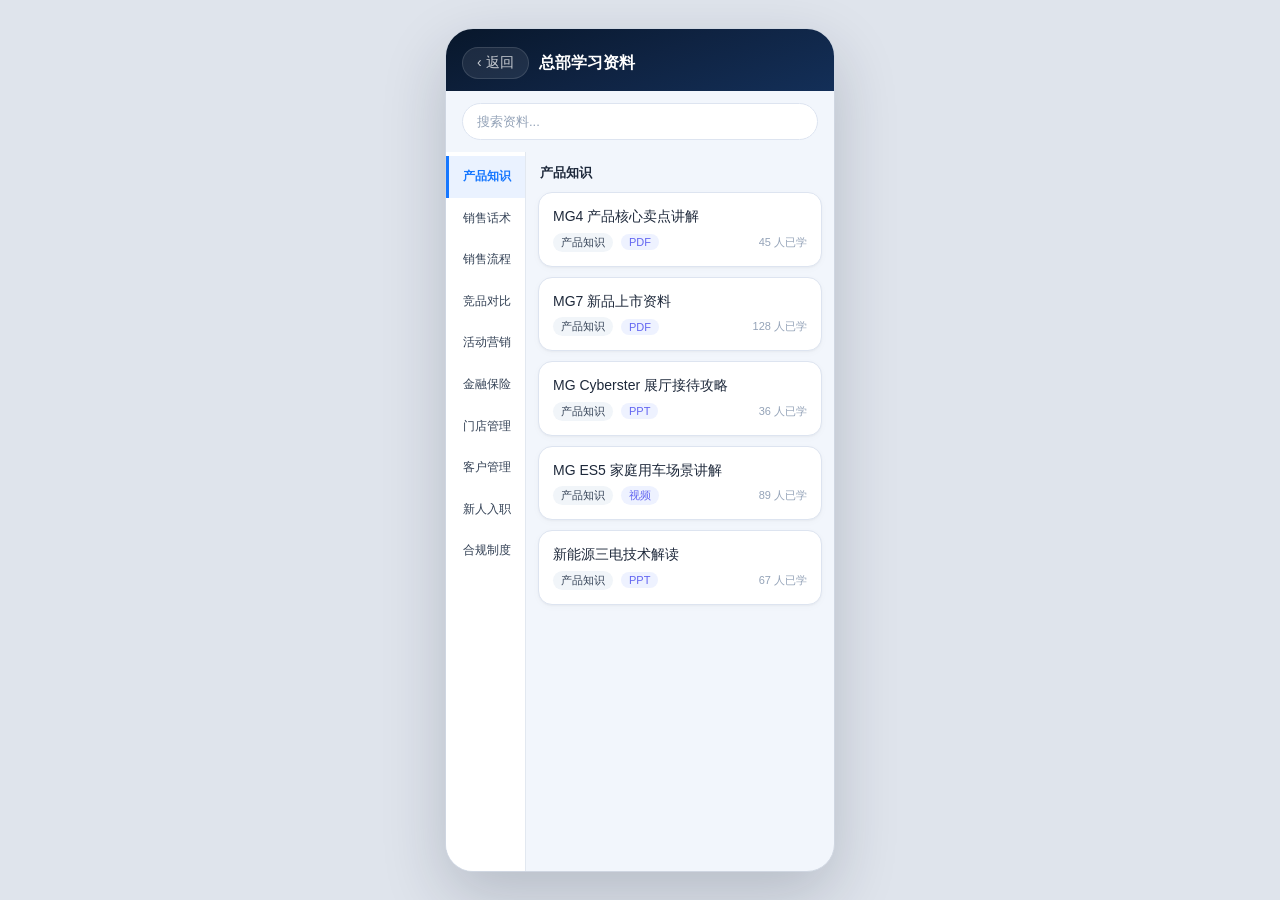
==== hq-materials.html @ 835147c8 "Update: all pages" ====
<!DOCTYPE html>
<html lang="zh-CN">
<head>
  <meta charset="UTF-8">
  <meta name="viewport" content="width=device-width, initial-scale=1, viewport-fit=cover, user-scalable=no">
  <title>总部学习资料</title>
  <style>
    :root {
      --navy-950: #071327;
      --ink: #1e293b;
      --text: #334155;
      --muted: #94a3b8;
      --line: #e2e8f0;
      --page: #F2F6FC;
      --card: #fff;
      --card-border: #dde4f0;
      --primary: #1677FF;
      --primary-light: #EAF2FF;
      --shadow-sm: 0 1px 2px rgba(0,0,0,.035), 0 2px 8px rgba(0,0,0,.025);
      --shadow-lg: 0 24px 64px rgba(20,32,52,.2);
      --radius: 10px;
      --radius-lg: 14px;
      --font: -apple-system, BlinkMacSystemFont, "PingFang SC", "Microsoft YaHei", sans-serif;
    }

    *, *::before, *::after { box-sizing: border-box; margin: 0; padding: 0; }
    html, body {
      min-height: 100%; background: #dfe4ec;
      font-family: var(--font); color: var(--ink);
      -webkit-font-smoothing: antialiased; -webkit-tap-highlight-color: transparent;
    }
    button { font: inherit; color: inherit; border: 0; background: none; cursor: pointer; }

    .stage { min-height: 100vh; display: grid; place-items: center; padding: 18px; }
    .phone {
      position: relative; width: min(390px, 100vw); height: min(844px, calc(100vh - 36px));
      min-height: 700px; overflow: hidden; background: var(--page);
      border: 1px solid #cfd6e1; border-radius: 28px; box-shadow: var(--shadow-lg);
      display: flex; flex-direction: column;
    }

    /* Header */
    .header {
      background: linear-gradient(160deg, #08172b 0%, #0f2342 50%, #132f58 100%);
      padding: 18px 16px 12px;
      flex-shrink: 0;
    }
    .nav-row { display: flex; align-items: center; gap: 10px; }
    .back-btn {
      padding: 6px 14px; font-size: 14px; font-weight: 500;
      color: rgba(255,255,255,.75); background: rgba(255,255,255,.08);
      border: 1px solid rgba(255,255,255,.12); border-radius: 20px;
      transition: background 0.15s;
    }
    .back-btn:active { background: rgba(255,255,255,.14); color: #fff; }
    .nav-title { font-size: 16px; font-weight: 600; color: #fff; }

    /* Search */
    .search-wrap { padding: 12px 16px; flex-shrink: 0; }
    .search-input {
      width: 100%; padding: 10px 14px; font-size: 13px; color: var(--ink);
      background: var(--card); border: 1px solid var(--card-border); border-radius: 22px;
      outline: none; font-family: var(--font);
    }
    .search-input::placeholder { color: var(--muted); }
    .search-input:focus { border-color: var(--primary); }

    /* Body: sidebar + content */
    .body { flex: 1; display: flex; overflow: hidden; }

    /* Sidebar */
    .sidebar {
      width: 80px; flex-shrink: 0;
      background: #fff; border-right: 1px solid var(--line);
      overflow-y: auto; scrollbar-width: none;
      padding: 4px 0;
    }
    .sidebar::-webkit-scrollbar { display: none; }
    .cat-item {
      display: block; width: 100%; padding: 13px 8px;
      font-size: 12px; color: var(--text); text-align: center;
      line-height: 1.3; transition: background 0.12s;
      border-left: 3px solid transparent;
    }
    .cat-item:active { background: #f8fafc; }
    .cat-item.active {
      background: var(--primary-light); color: var(--primary);
      font-weight: 600; border-left-color: var(--primary);
    }

    /* Content */
    .content {
      flex: 1; overflow-y: auto; scrollbar-width: none;
      padding: 12px; -webkit-overflow-scrolling: touch;
    }
    .content::-webkit-scrollbar { display: none; }

    .cat-title {
      font-size: 13px; font-weight: 600; color: var(--ink);
      margin-bottom: 10px; padding-left: 2px;
    }

    /* Card */
    .mat-card {
      background: var(--card); border: 1px solid var(--card-border);
      border-radius: var(--radius-lg); padding: 14px;
      box-shadow: var(--shadow-sm); margin-bottom: 10px;
      cursor: pointer; transition: box-shadow 0.15s;
    }
    .mat-card:active { box-shadow: 0 2px 8px rgba(0,0,0,.08); }
    .mat-title { font-size: 14px; font-weight: 500; color: var(--ink); line-height: 1.4; margin-bottom: 6px; }
    .mat-meta { display: flex; align-items: center; gap: 8px; flex-wrap: wrap; }
    .mat-tag {
      font-size: 11px; padding: 2px 8px; border-radius: 10px;
      background: #f1f5f9; color: var(--text);
    }
    .mat-type {
      font-size: 11px; padding: 2px 8px; border-radius: 10px;
      background: #eef2ff; color: #6366f1;
    }
    .mat-count { font-size: 11px; color: var(--muted); margin-left: auto; }

    .empty-state { text-align: center; padding: 40px 16px; color: var(--muted); font-size: 14px; }

    /* ===== Detail Overlay ===== */
    .detail-overlay {
      position: absolute; inset: 0; z-index: 50;
      background: var(--page); display: flex; flex-direction: column;
      transform: translateX(105%);
      transition: transform 0.32s cubic-bezier(0.4, 0, 0.2, 1);
    }
    .detail-overlay.open { transform: translateX(0); }

    .detail-head {
      display: flex; align-items: center; gap: 10px;
      padding: 18px 16px; background: linear-gradient(160deg, #08172b 0%, #0f2342 50%, #132f58 100%);
      color: #fff; flex-shrink: 0;
    }
    .detail-back {
      padding: 6px 14px; font-size: 14px; font-weight: 500;
      color: rgba(255,255,255,.75); background: rgba(255,255,255,.08);
      border: 1px solid rgba(255,255,255,.12); border-radius: 20px;
      transition: background 0.15s;
    }
    .detail-back:active { background: rgba(255,255,255,.14); color: #fff; }
    .detail-title { font-size: 15px; font-weight: 600; flex: 1; overflow: hidden; text-overflow: ellipsis; white-space: nowrap; }

    .detail-body { flex: 1; overflow-y: auto; -webkit-overflow-scrolling: touch; }

    /* Key points section */
    .keypoints {
      background: var(--card); margin: 12px 12px 0; padding: 16px;
      border: 1px solid var(--card-border); border-radius: var(--radius-lg);
    }
    .keypoints-label {
      font-size: 12px; color: var(--muted); margin-bottom: 10px;
    }
    .keypoint-item {
      display: flex; gap: 8px; padding: 8px 0; border-bottom: 1px solid #f8fafc;
      font-size: 13px; line-height: 1.6;
    }
    .keypoint-item:last-child { border-bottom: none; }
    .keypoint-num {
      flex-shrink: 0; width: 18px; height: 18px;
      background: #eef2ff; color: #6366f1; border-radius: 50%;
      font-size: 11px; font-weight: 700;
      display: flex; align-items: center; justify-content: center;
    }
    .keypoint-text { color: var(--text); }

    /* PDF section */
    .pdf-section { margin: 12px; }
    .pdf-section-label {
      font-size: 12px; color: var(--muted); margin-bottom: 8px; padding-left: 2px;
    }
    .pdf-viewer {
      width: 100%; height: 480px; border: 1px solid var(--card-border);
      border-radius: var(--radius-lg); background: #f8fafc;
    }

    @media (max-width: 430px) {
      .stage { padding: 0; }
      .phone { width: 100vw; height: 100vh; height: 100dvh; min-height: 0; border: 0; border-radius: 0; box-shadow: none; }
    }
  </style>
</head>
<body>
  <main class="stage">
    <div class="phone" id="phone">
      <div class="header">
        <div class="nav-row">
          <button class="back-btn" onclick="goBack()">‹ 返回</button>
          <span class="nav-title">总部学习资料</span>
        </div>
      </div>

      <div class="search-wrap">
        <input class="search-input" type="text" placeholder="搜索资料..." oninput="doSearch(this.value)">
      </div>

      <div class="body">
        <div class="sidebar" id="sidebar"></div>
        <div class="content" id="content"></div>
      </div>

      <!-- Detail Overlay -->
      <div class="detail-overlay" id="detailOverlay">
        <div class="detail-head">
          <button class="detail-back" onclick="closeDetail()">‹ 返回</button>
          <span class="detail-title" id="detailTitle"></span>
        </div>
        <div class="detail-body" id="detailBody"></div>
      </div>
    </div>
  </main>

  <script>
    var CATEGORIES = [
      '产品知识', '销售话术', '销售流程', '竞品对比', '活动营销',
      '金融保险', '门店管理', '客户管理', '新人入职', '合规制度'
    ];

    var MATERIALS = [
      { id: 'm1', title: 'MG4 产品核心卖点讲解', category: '产品知识', type: 'PDF', learners: 45, tags: ['MG4'] },
      { id: 'm2', title: 'MG7 新品上市资料', category: '产品知识', type: 'PDF', learners: 128, tags: ['MG7'] },
      { id: 'm3', title: 'MG Cyberster 展厅接待攻略', category: '产品知识', type: 'PPT', learners: 36, tags: ['Cyberster'] },
      { id: 'm4', title: 'MG ES5 家庭用车场景讲解', category: '产品知识', type: '视频', learners: 89, tags: ['MG ES5'] },
      { id: 'm5', title: '新能源三电技术解读', category: '产品知识', type: 'PPT', learners: 67, tags: ['新能源'] },

      { id: 'm6', title: '留资开口标准话术要点', category: '销售话术', type: 'PDF', learners: 156, tags: ['全系'] },
      { id: 'm7', title: '试驾后跟进回访话术', category: '销售话术', type: 'Word', learners: 98, tags: ['全系'] },
      { id: 'm8', title: '砍价型客户应对技巧', category: '销售话术', type: '视频', learners: 134, tags: ['全系'] },
      { id: 'm9', title: 'MG3 价格异议处理话术', category: '销售话术', type: 'PPT', learners: 72, tags: ['MG3'] },
      { id: 'm10', title: '成交逼单话术实战', category: '销售话术', type: '视频', learners: 189, tags: ['全系'] },

      { id: 'm11', title: '试驾邀约标准流程', category: '销售流程', type: 'PDF', learners: 112, tags: ['全系'] },
      { id: 'm12', title: '交车仪式标准流程', category: '销售流程', type: '视频', learners: 87, tags: ['全系'] },
      { id: 'm13', title: '展厅接待服务规范', category: '销售流程', type: 'PPT', learners: 93, tags: ['全系'] },

      { id: 'm14', title: 'MG7 竞品对比话术实战', category: '竞品对比', type: '视频', learners: 105, tags: ['MG7'] },
      { id: 'm15', title: '新能源 vs 燃油车深度对比', category: '竞品对比', type: 'PPT', learners: 78, tags: ['新能源'] },
      { id: 'm16', title: 'MG4 vs 比亚迪秦 PLUS 对比', category: '竞品对比', type: 'Word', learners: 143, tags: ['MG4'] },

      { id: 'm17', title: '26年国庆大促活动方案', category: '活动营销', type: 'PDF', learners: 56, tags: ['国庆'] },
      { id: 'm18', title: '双11购车节促销手册', category: '活动营销', type: 'PPT', learners: 44, tags: ['双11'] },
      { id: 'm19', title: '春季新品发布执行手册', category: '活动营销', type: 'PDF', learners: 31, tags: ['春季'] },

      { id: 'm20', title: '金融方案推荐技巧', category: '金融保险', type: 'PPT', learners: 68, tags: ['金融'] },
      { id: 'm21', title: '置换补贴政策解读', category: '金融保险', type: 'Word', learners: 55, tags: ['置换'] },
      { id: 'm22', title: '分期计算与贷款方案介绍', category: '金融保险', type: '视频', learners: 72, tags: ['金融'] },

      { id: 'm23', title: '展厅陈列规范与5S标准', category: '门店管理', type: 'PDF', learners: 41, tags: ['展厅'] },
      { id: 'm24', title: '客户接待流程管理规定', category: '门店管理', type: 'Word', learners: 38, tags: ['接待'] },
      { id: 'm25', title: '数据报表分析指南', category: '门店管理', type: 'PPT', learners: 29, tags: ['数据'] },

      { id: 'm26', title: '客户分级与跟进策略', category: '客户管理', type: 'PDF', learners: 84, tags: ['客户'] },
      { id: 'm27', title: '售后回访与客户维系', category: '客户管理', type: '视频', learners: 76, tags: ['售后'] },

      { id: 'm28', title: '品牌文化与基础产品知识', category: '新人入职', type: 'PDF', learners: 320, tags: ['新人'] },
      { id: 'm29', title: '门店管理制度学习手册', category: '新人入职', type: 'Word', learners: 280, tags: ['新人'] },

      { id: 'm30', title: '个人信息保护合规要点', category: '合规制度', type: 'PDF', learners: 52, tags: ['合规'] },
      { id: 'm31', title: '广告法合规宣传规范', category: '合规制度', type: 'Word', learners: 48, tags: ['合规'] },
    ];

    // 每个资料对应的重点提炼
    var KEYPOINTS_MAP = {
      'm1': ['MG4 搭载第二代半固态电池，CLTC 续航 537km，化解客户续航焦虑最硬的一张牌', 'XDS 弯道动态控制系统为同级独有配置，弯道极限提升 12%，客户提操控时直接演示', '后排纯平地板 + 540° 全景影像，面对家庭客户时从安全与空间两个维度切入'],
      'm2': ['MG7 采用参数化主动进气格栅 + 无框车门 + 溜背造型，风阻系数 0.24Cd，外观辨识度极高', '车机芯片为高通骁龙 8155，支持无线 CarPlay 与 Android Auto，对比同级竞品优势明显', '半固态电池版续航 537km，CTB 电池车身一体化结构，兼顾安全与操控'],
      'm6': ['留资开口的核心时机在试驾后 3 分钟内，趁客户体验感最强时自然过渡', '开口话术避免「你留个电话吧」的生硬表达，改用「我把今天的试驾对比数据发您」作为钩子', '针对不同客户类型准备差异化开口：价格敏感型强调优惠、体验型强调后续活动'],
      'm7': ['回访时机：试驾后 24 小时内最佳，超过 48 小时客户热度下降 60%', '回访内容个性化：结合试驾时客户的关注点针对性跟进，而非发标准模板', '每次回访必须约定下一次联系时间，形成闭环，这是成交转化的关键一步'],
      'm10': ['识别成交信号：客户开始讨论颜色、提车时间、上牌细节时，已经进入购买状态', '逼单不是施压而是帮客户做决定：总结客户关注点 → 确认需求 → 给出行动建议', '二选一法则最有效：「您是选白色还是灰色？」比「您买不买？」成交率高 3 倍'],
      'm11': ['试驾前 3 件事必须到位：车辆提前备好、空调温度调好、试驾路线规划好', '试驾邀约的关键不是讲参数，而是让客户想象拥有后的生活场景', '抗拒试驾的客户用「体验式邀约」：不说「您试驾一下」，说「我带您感受一下弯道的操控」'],
      'm15': ['半固态电池安全性与循环寿命优于传统锂电池，是应对「电池不安全」质疑的核心武器', 'MG4 后驱平台对比同级前驱车型，操控质感不是一个级别，试驾体验是最强说服力', '油电使用成本对比：每年 2 万公里计算，MG4 充电费约 2800 元，同级燃油车油费约 12000 元'],
      'm28': ['MG 品牌始于 1924 年英国牛津，百年运动基因是品牌故事的核心主线', '上汽集团全球研发体系，核心技术自主可控，消除客户「新能源品牌靠不靠谱」的顾虑', '记住 3 个品牌关键词：运动基因、全球品质、智能科技，所有产品介绍围绕这三条展开']
    };

    var DEFAULT_KEYPOINTS = [
      '掌握核心卖点与竞品差异，用场景化语言替代参数罗列，让客户听得懂、记得住',
      '理解客户真实需求后再匹配产品优势，先共情再追问，最后用配置佐证',
      '每次客户接触都要有明确下一步，约定下次联系时间，形成销售闭环'
    ];

    var currentCat = CATEGORIES[0];
    var searchQuery = '';

    function renderSidebar() {
      var html = '';
      CATEGORIES.forEach(function(cat) {
        var cls = cat === currentCat ? ' cat-item active' : 'cat-item';
        html += '<button class="' + cls + '" onclick="selectCat(\'' + cat + '\')">' + cat + '</button>';
      });
      document.getElementById('sidebar').innerHTML = html;
    }

    function selectCat(cat) {
      currentCat = cat;
      renderSidebar();
      renderContent();
    }

    function doSearch(q) {
      searchQuery = q.trim().toLowerCase();
      renderContent();
    }

    function renderContent() {
      var filtered = MATERIALS.filter(function(m) {
        if (m.category !== currentCat) return false;
        if (searchQuery) {
          return m.title.toLowerCase().indexOf(searchQuery) > -1 ||
                 m.type.toLowerCase().indexOf(searchQuery) > -1 ||
                 m.tags.some(function(t) { return t.toLowerCase().indexOf(searchQuery) > -1; });
        }
        return true;
      });

      var html = '<div class="cat-title">' + currentCat + '</div>';
      if (filtered.length === 0) {
        html += '<div class="empty-state">没有找到相关资料</div>';
      } else {
        filtered.forEach(function(m) {
          html += '<div class="mat-card" onclick="openDetail(\'' + m.id + '\')">';
          html += '<div class="mat-title">' + m.title + '</div>';
          html += '<div class="mat-meta">';
          html += '<span class="mat-tag">' + m.category + '</span>';
          html += '<span class="mat-type">' + m.type + '</span>';
          html += '<span class="mat-count">' + m.learners + ' 人已学</span>';
          html += '</div>';
          html += '</div>';
        });
      }
      document.getElementById('content').innerHTML = html;
    }

    function openDetail(id) {
      var m = MATERIALS.find(function(item) { return item.id === id; });
      if (!m) return;

      document.getElementById('detailTitle').textContent = m.title;

      var kps = KEYPOINTS_MAP[id] || DEFAULT_KEYPOINTS;
      var kpHtml = '<div class="keypoints">';
      kpHtml += '<div class="keypoints-label">成交教练为你提炼以下重点</div>';
      kps.forEach(function(text, i) {
        kpHtml += '<div class="keypoint-item">';
        kpHtml += '<span class="keypoint-num">' + (i + 1) + '</span>';
        kpHtml += '<span class="keypoint-text">' + text + '</span>';
        kpHtml += '</div>';
      });
      kpHtml += '</div>';

      kpHtml += '<div class="pdf-section">';
      kpHtml += '<div class="pdf-section-label">原始资料</div>';
      kpHtml += '<iframe class="pdf-viewer" src="assets/课件：MG7 25款上市培训.pdf#toolbar=0&navpanes=0" frameborder="0"></iframe>';
      kpHtml += '</div>';

      document.getElementById('detailBody').innerHTML = kpHtml;
      document.getElementById('detailOverlay').classList.add('open');
    }

    function closeDetail() {
      document.getElementById('detailOverlay').classList.remove('open');
    }

    function goBack() {
      if (document.referrer && document.referrer.indexOf('成交教练') > -1) {
        window.history.back();
      } else {
        window.location.href = '成交教练.html';
      }
    }

    renderSidebar();
    renderContent();
  </script>
</body>
</html>
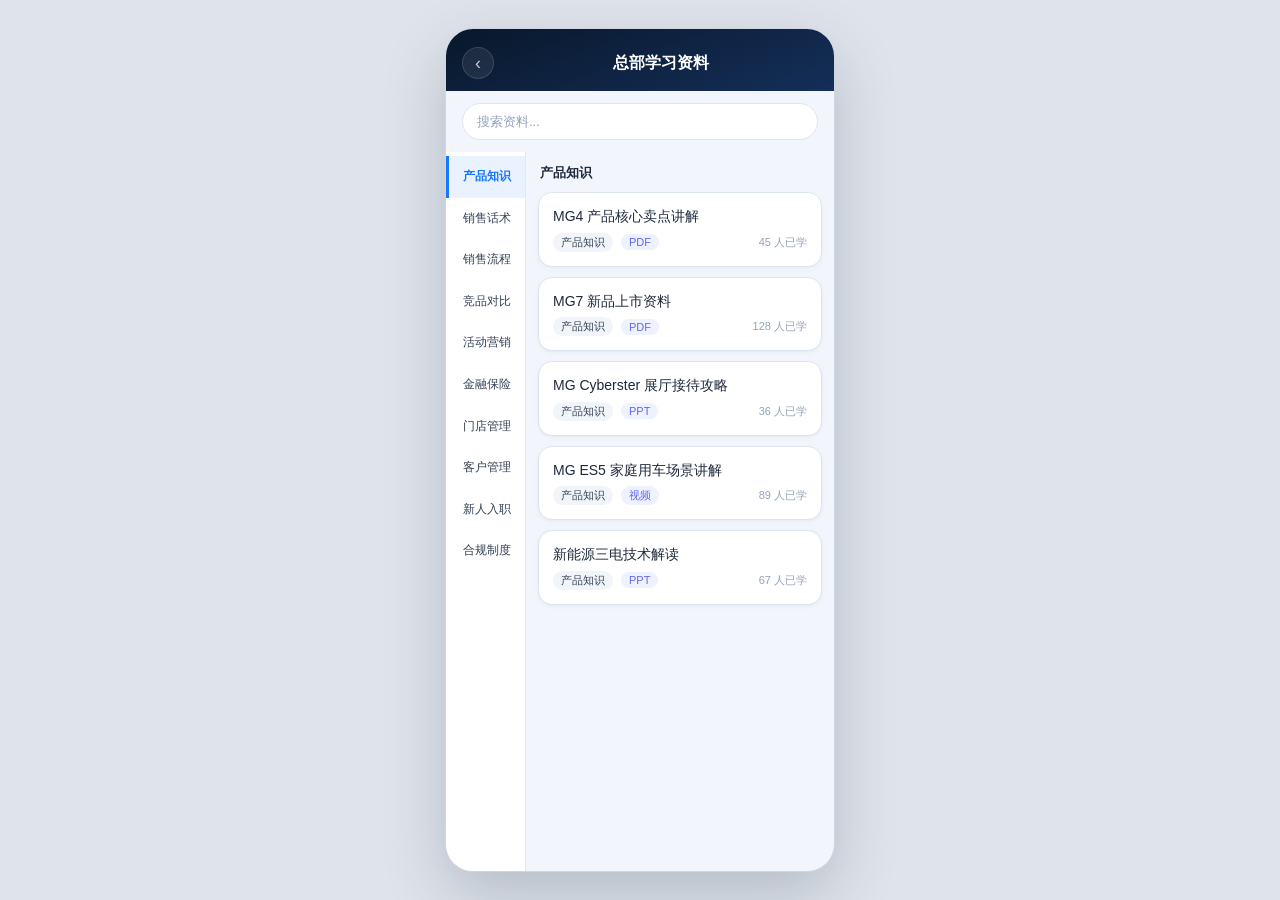
==== commit b74457f3: "Update: all pages" ====
--- a/hq-materials.html
+++ b/hq-materials.html
@@ -47,13 +47,14 @@
     }
     .nav-row { display: flex; align-items: center; gap: 10px; }
     .back-btn {
-      padding: 6px 14px; font-size: 14px; font-weight: 500;
-      color: rgba(255,255,255,.75); background: rgba(255,255,255,.08);
-      border: 1px solid rgba(255,255,255,.12); border-radius: 20px;
-      transition: background 0.15s;
+      width: 32px; height: 32px; flex-shrink: 0;
+      display: flex; align-items: center; justify-content: center;
+      font-size: 18px; color: rgba(255,255,255,.75);
+      background: rgba(255,255,255,.08); border: 1px solid rgba(255,255,255,.12);
+      border-radius: 50%; cursor: pointer; transition: background 0.15s;
     }
     .back-btn:active { background: rgba(255,255,255,.14); color: #fff; }
-    .nav-title { font-size: 16px; font-weight: 600; color: #fff; }
+    .nav-title { flex: 1; text-align: center; font-size: 16px; font-weight: 600; color: #fff; }
 
     /* Search */
     .search-wrap { padding: 12px 16px; flex-shrink: 0; }
@@ -137,10 +138,11 @@
       color: #fff; flex-shrink: 0;
     }
     .detail-back {
-      padding: 6px 14px; font-size: 14px; font-weight: 500;
-      color: rgba(255,255,255,.75); background: rgba(255,255,255,.08);
-      border: 1px solid rgba(255,255,255,.12); border-radius: 20px;
-      transition: background 0.15s;
+      width: 32px; height: 32px; flex-shrink: 0;
+      display: flex; align-items: center; justify-content: center;
+      font-size: 18px; color: rgba(255,255,255,.75);
+      background: rgba(255,255,255,.08); border: 1px solid rgba(255,255,255,.12);
+      border-radius: 50%; cursor: pointer; transition: background 0.15s;
     }
     .detail-back:active { background: rgba(255,255,255,.14); color: #fff; }
     .detail-title { font-size: 15px; font-weight: 600; flex: 1; overflow: hidden; text-overflow: ellipsis; white-space: nowrap; }
@@ -189,7 +191,7 @@
     <div class="phone" id="phone">
       <div class="header">
         <div class="nav-row">
-          <button class="back-btn" onclick="goBack()">‹ 返回</button>
+          <button class="back-btn" onclick="history.back()" aria-label="返回">‹</button>
           <span class="nav-title">总部学习资料</span>
         </div>
       </div>
@@ -206,7 +208,7 @@
       <!-- Detail Overlay -->
       <div class="detail-overlay" id="detailOverlay">
         <div class="detail-head">
-          <button class="detail-back" onclick="closeDetail()">‹ 返回</button>
+          <button class="detail-back" onclick="closeDetail()" aria-label="返回">‹</button>
           <span class="detail-title" id="detailTitle"></span>
         </div>
         <div class="detail-body" id="detailBody"></div>
@@ -363,14 +365,6 @@
       document.getElementById('detailOverlay').classList.remove('open');
     }
 
-    function goBack() {
-      if (document.referrer && document.referrer.indexOf('成交教练') > -1) {
-        window.history.back();
-      } else {
-        window.location.href = '成交教练.html';
-      }
-    }
-
     renderSidebar();
     renderContent();
   </script>
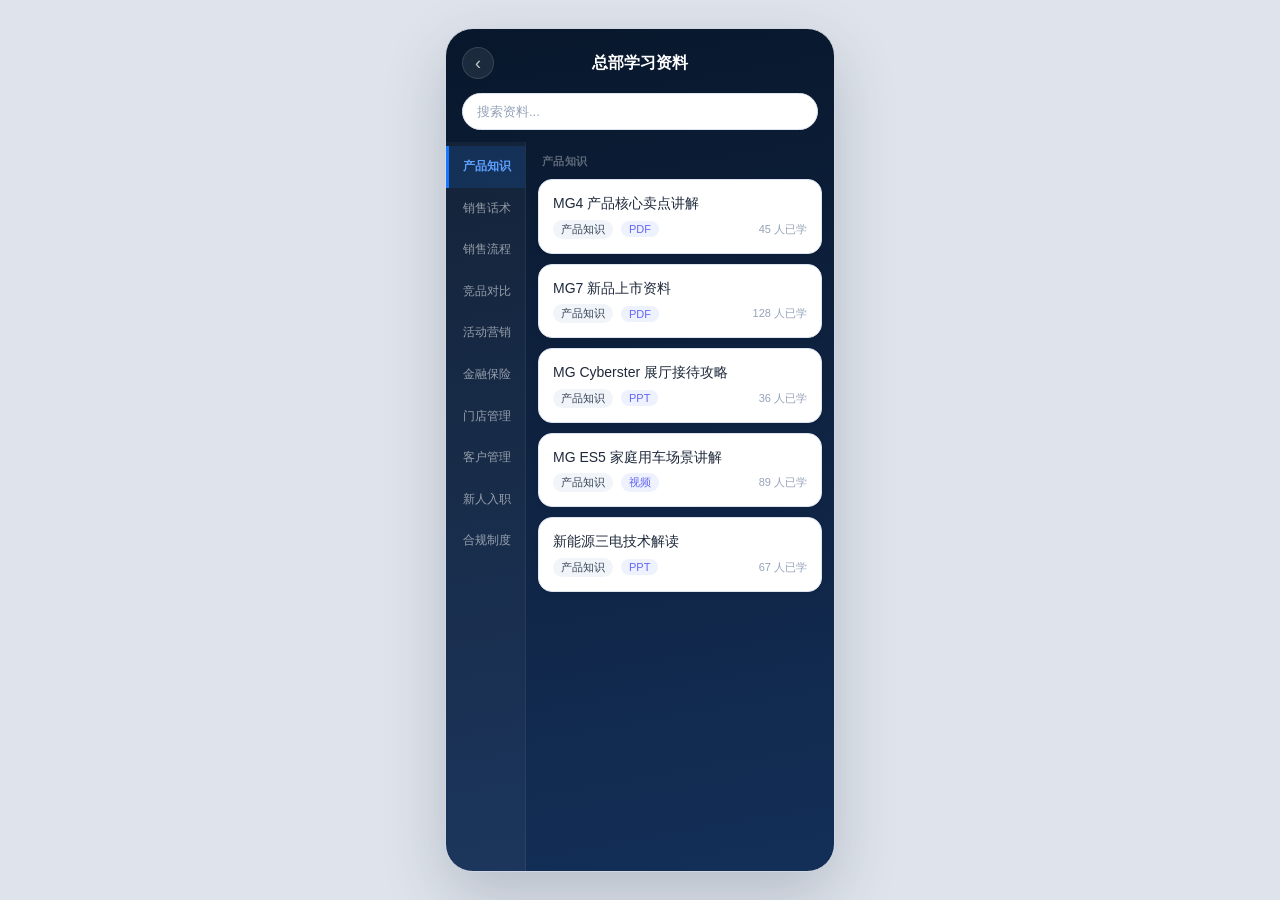
==== commit bab532e3: "Update: 12 files" ====
--- a/hq-materials.html
+++ b/hq-materials.html
@@ -7,16 +7,20 @@
   <style>
     :root {
       --navy-950: #071327;
+      --navy-900: #0b234a;
       --ink: #1e293b;
       --text: #334155;
       --muted: #94a3b8;
       --line: #e2e8f0;
+      --hairline: #f1f5f9;
       --page: #F2F6FC;
       --card: #fff;
       --card-border: #dde4f0;
       --primary: #1677FF;
       --primary-light: #EAF2FF;
+      --gold: #f5a623;
       --shadow-sm: 0 1px 2px rgba(0,0,0,.035), 0 2px 8px rgba(0,0,0,.025);
+      --shadow: 0 1px 3px rgba(0,0,0,.04), 0 4px 14px rgba(0,0,0,.04);
       --shadow-lg: 0 24px 64px rgba(20,32,52,.2);
       --radius: 10px;
       --radius-lg: 14px;
@@ -34,18 +38,15 @@
     .stage { min-height: 100vh; display: grid; place-items: center; padding: 18px; }
     .phone {
       position: relative; width: min(390px, 100vw); height: min(844px, calc(100vh - 36px));
-      min-height: 700px; overflow: hidden; background: var(--page);
+      min-height: 700px; overflow: hidden;
+      background: linear-gradient(170deg, #08172b 0%, #0f2342 50%, #132f58 100%);
       border: 1px solid #cfd6e1; border-radius: 28px; box-shadow: var(--shadow-lg);
       display: flex; flex-direction: column;
     }
 
     /* Header */
-    .header {
-      background: linear-gradient(160deg, #08172b 0%, #0f2342 50%, #132f58 100%);
-      padding: 18px 16px 12px;
-      flex-shrink: 0;
-    }
-    .nav-row { display: flex; align-items: center; gap: 10px; }
+    .header { padding: 18px 16px 0; flex-shrink: 0; }
+    .nav-row { display: flex; align-items: center; gap: 10px; margin-bottom: 14px; }
     .back-btn {
       width: 32px; height: 32px; flex-shrink: 0;
       display: flex; align-items: center; justify-content: center;
@@ -54,10 +55,10 @@
       border-radius: 50%; cursor: pointer; transition: background 0.15s;
     }
     .back-btn:active { background: rgba(255,255,255,.14); color: #fff; }
-    .nav-title { flex: 1; text-align: center; font-size: 16px; font-weight: 600; color: #fff; }
+    .nav-title { flex: 1; text-align: center; font-size: 16px; font-weight: 600; color: #fff; padding-right: 42px; }
 
     /* Search */
-    .search-wrap { padding: 12px 16px; flex-shrink: 0; }
+    .search-wrap { padding: 0 16px 12px; flex-shrink: 0; }
     .search-input {
       width: 100%; padding: 10px 14px; font-size: 13px; color: var(--ink);
       background: var(--card); border: 1px solid var(--card-border); border-radius: 22px;
@@ -69,47 +70,52 @@
     /* Body: sidebar + content */
     .body { flex: 1; display: flex; overflow: hidden; }
 
-    /* Sidebar */
+    /* Sidebar — dark glass style */
     .sidebar {
       width: 80px; flex-shrink: 0;
-      background: #fff; border-right: 1px solid var(--line);
+      background: rgba(255,255,255,.04);
+      border-right: 1px solid rgba(255,255,255,.06);
       overflow-y: auto; scrollbar-width: none;
       padding: 4px 0;
     }
     .sidebar::-webkit-scrollbar { display: none; }
     .cat-item {
       display: block; width: 100%; padding: 13px 8px;
-      font-size: 12px; color: var(--text); text-align: center;
-      line-height: 1.3; transition: background 0.12s;
+      font-size: 12px; color: rgba(255,255,255,.55); text-align: center;
+      line-height: 1.3; transition: background 0.12s, color 0.12s;
       border-left: 3px solid transparent;
     }
-    .cat-item:active { background: #f8fafc; }
+    .cat-item:active { background: rgba(255,255,255,.06); color: rgba(255,255,255,.7); }
     .cat-item.active {
-      background: var(--primary-light); color: var(--primary);
+      background: rgba(22,119,255,.15); color: #5ca0ff;
       font-weight: 600; border-left-color: var(--primary);
     }
 
-    /* Content */
+    /* Content scroll */
     .content {
-      flex: 1; overflow-y: auto; scrollbar-width: none;
-      padding: 12px; -webkit-overflow-scrolling: touch;
+      flex: 1; overflow-y: auto; overscroll-behavior: contain;
+      scrollbar-width: none; padding: 12px 12px 24px;
+      -webkit-overflow-scrolling: touch;
     }
     .content::-webkit-scrollbar { display: none; }
 
     .cat-title {
-      font-size: 13px; font-weight: 600; color: var(--ink);
-      margin-bottom: 10px; padding-left: 2px;
-    }
-
-    /* Card */
+      font-size: 11px; font-weight: 600; color: rgba(255,255,255,.35);
+      letter-spacing: .04em; margin-bottom: 10px; padding-left: 4px;
+    }
+
+    /* Material card */
     .mat-card {
       background: var(--card); border: 1px solid var(--card-border);
       border-radius: var(--radius-lg); padding: 14px;
       box-shadow: var(--shadow-sm); margin-bottom: 10px;
-      cursor: pointer; transition: box-shadow 0.15s;
-    }
-    .mat-card:active { box-shadow: 0 2px 8px rgba(0,0,0,.08); }
-    .mat-title { font-size: 14px; font-weight: 500; color: var(--ink); line-height: 1.4; margin-bottom: 6px; }
+      cursor: pointer; transition: box-shadow 0.15s, transform 0.15s;
+    }
+    .mat-card:active { box-shadow: var(--shadow); transform: scale(0.985); }
+    .mat-title {
+      font-size: 14px; font-weight: 500; color: var(--ink);
+      line-height: 1.4; margin-bottom: 6px;
+    }
     .mat-meta { display: flex; align-items: center; gap: 8px; flex-wrap: wrap; }
     .mat-tag {
       font-size: 11px; padding: 2px 8px; border-radius: 10px;
@@ -121,12 +127,16 @@
     }
     .mat-count { font-size: 11px; color: var(--muted); margin-left: auto; }
 
-    .empty-state { text-align: center; padding: 40px 16px; color: var(--muted); font-size: 14px; }
+    .empty-state {
+      text-align: center; padding: 40px 16px;
+      color: rgba(255,255,255,.25); font-size: 14px;
+    }
 
     /* ===== Detail Overlay ===== */
     .detail-overlay {
       position: absolute; inset: 0; z-index: 50;
-      background: var(--page); display: flex; flex-direction: column;
+      background: linear-gradient(170deg, #08172b 0%, #0f2342 50%, #132f58 100%);
+      display: flex; flex-direction: column;
       transform: translateX(105%);
       transition: transform 0.32s cubic-bezier(0.4, 0, 0.2, 1);
     }
@@ -134,8 +144,7 @@
 
     .detail-head {
       display: flex; align-items: center; gap: 10px;
-      padding: 18px 16px; background: linear-gradient(160deg, #08172b 0%, #0f2342 50%, #132f58 100%);
-      color: #fff; flex-shrink: 0;
+      padding: 18px 16px; flex-shrink: 0;
     }
     .detail-back {
       width: 32px; height: 32px; flex-shrink: 0;
@@ -145,39 +154,55 @@
       border-radius: 50%; cursor: pointer; transition: background 0.15s;
     }
     .detail-back:active { background: rgba(255,255,255,.14); color: #fff; }
-    .detail-title { font-size: 15px; font-weight: 600; flex: 1; overflow: hidden; text-overflow: ellipsis; white-space: nowrap; }
-
-    .detail-body { flex: 1; overflow-y: auto; -webkit-overflow-scrolling: touch; }
-
-    /* Key points section */
+    .detail-title {
+      font-size: 15px; font-weight: 600; color: #fff;
+      flex: 1; overflow: hidden; text-overflow: ellipsis; white-space: nowrap;
+    }
+
+    .detail-body {
+      flex: 1; overflow-y: auto; overscroll-behavior: contain;
+      -webkit-overflow-scrolling: touch; padding: 0 12px 24px;
+    }
+
+    /* Key points card */
     .keypoints {
-      background: var(--card); margin: 12px 12px 0; padding: 16px;
-      border: 1px solid var(--card-border); border-radius: var(--radius-lg);
+      background: var(--card); border: 1px solid var(--card-border);
+      border-radius: var(--radius-lg); padding: 16px;
+      box-shadow: var(--shadow-sm);
     }
     .keypoints-label {
-      font-size: 12px; color: var(--muted); margin-bottom: 10px;
+      font-size: 12px; font-weight: 600; color: var(--muted);
+      letter-spacing: .04em; margin-bottom: 12px;
     }
     .keypoint-item {
-      display: flex; gap: 8px; padding: 8px 0; border-bottom: 1px solid #f8fafc;
-      font-size: 13px; line-height: 1.6;
+      display: flex; gap: 10px; padding: 10px 0;
+      border-bottom: 1px solid var(--hairline);
+      font-size: 13px; line-height: 1.65;
     }
     .keypoint-item:last-child { border-bottom: none; }
     .keypoint-num {
-      flex-shrink: 0; width: 18px; height: 18px;
+      flex-shrink: 0; width: 20px; height: 20px;
       background: #eef2ff; color: #6366f1; border-radius: 50%;
       font-size: 11px; font-weight: 700;
       display: flex; align-items: center; justify-content: center;
+      margin-top: 1px;
     }
     .keypoint-text { color: var(--text); }
 
     /* PDF section */
-    .pdf-section { margin: 12px; }
+    .pdf-section {
+      margin-top: 12px;
+      background: var(--card); border: 1px solid var(--card-border);
+      border-radius: var(--radius-lg); padding: 16px;
+      box-shadow: var(--shadow-sm);
+    }
     .pdf-section-label {
-      font-size: 12px; color: var(--muted); margin-bottom: 8px; padding-left: 2px;
+      font-size: 12px; font-weight: 600; color: var(--muted);
+      letter-spacing: .04em; margin-bottom: 10px;
     }
     .pdf-viewer {
-      width: 100%; height: 480px; border: 1px solid var(--card-border);
-      border-radius: var(--radius-lg); background: #f8fafc;
+      width: 100%; height: 460px; border: 1px solid var(--card-border);
+      border-radius: var(--radius); background: #f8fafc;
     }
 
     @media (max-width: 430px) {
@@ -342,22 +367,22 @@
       document.getElementById('detailTitle').textContent = m.title;
 
       var kps = KEYPOINTS_MAP[id] || DEFAULT_KEYPOINTS;
-      var kpHtml = '<div class="keypoints">';
-      kpHtml += '<div class="keypoints-label">成交教练为你提炼以下重点</div>';
+      var html = '<div class="keypoints">';
+      html += '<div class="keypoints-label">成交教练为你提炼以下重点</div>';
       kps.forEach(function(text, i) {
-        kpHtml += '<div class="keypoint-item">';
-        kpHtml += '<span class="keypoint-num">' + (i + 1) + '</span>';
-        kpHtml += '<span class="keypoint-text">' + text + '</span>';
-        kpHtml += '</div>';
+        html += '<div class="keypoint-item">';
+        html += '<span class="keypoint-num">' + (i + 1) + '</span>';
+        html += '<span class="keypoint-text">' + text + '</span>';
+        html += '</div>';
       });
-      kpHtml += '</div>';
-
-      kpHtml += '<div class="pdf-section">';
-      kpHtml += '<div class="pdf-section-label">原始资料</div>';
-      kpHtml += '<iframe class="pdf-viewer" src="assets/课件：MG7 25款上市培训.pdf#toolbar=0&navpanes=0" frameborder="0"></iframe>';
-      kpHtml += '</div>';
-
-      document.getElementById('detailBody').innerHTML = kpHtml;
+      html += '</div>';
+
+      html += '<div class="pdf-section">';
+      html += '<div class="pdf-section-label">原始资料</div>';
+      html += '<iframe class="pdf-viewer" src="assets/课件：MG7 25款上市培训.pdf#toolbar=0&navpanes=0" frameborder="0"></iframe>';
+      html += '</div>';
+
+      document.getElementById('detailBody').innerHTML = html;
       document.getElementById('detailOverlay').classList.add('open');
     }
 
